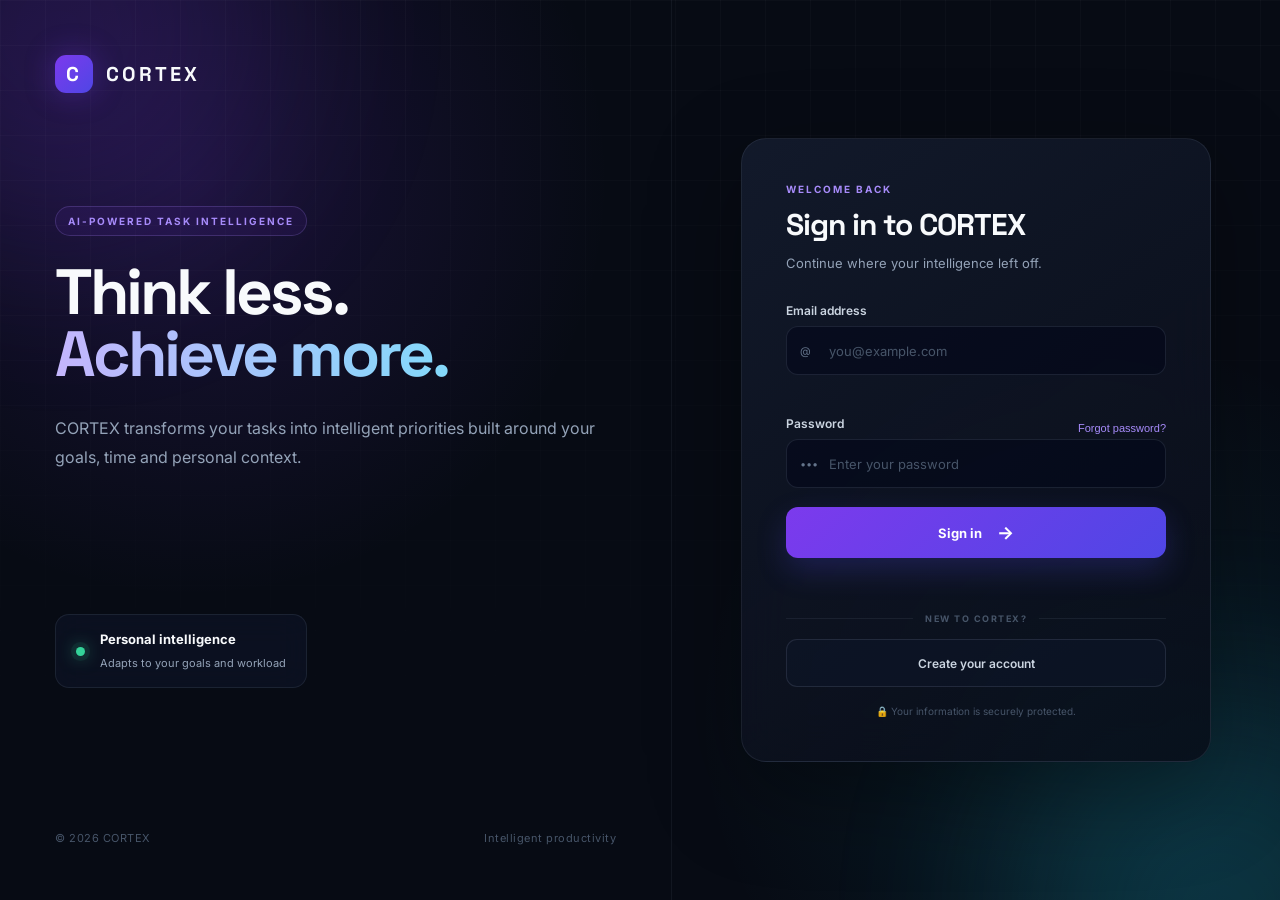
==== frontend/index.html @ b3b05463 "CORTEX initial version" ====
<!DOCTYPE html>
<html lang="en">
<head>
    <meta charset="UTF-8">

    <meta
        name="viewport"
        content="width=device-width, initial-scale=1.0"
    >

    <meta
        name="description"
        content="CORTEX — AI-powered personal task intelligence"
    >

    <title>CORTEX — Smart Task Intelligence</title>

    <link rel="preconnect" href="https://fonts.googleapis.com">
    <link rel="preconnect" href="https://fonts.gstatic.com" crossorigin>

    <link
        href="https://fonts.googleapis.com/css2?family=Inter:wght@400;500;600;700;800&family=Space+Grotesk:wght@500;600;700&display=swap"
        rel="stylesheet"
    >

    <link
        rel="stylesheet"
        href="style.css"
    >
</head>

<body>

    <!-- Background -->
    <div class="background-grid"></div>

    <div class="ambient ambient-one"></div>
    <div class="ambient ambient-two"></div>


    <main class="auth-layout">

        <!-- LEFT BRAND PANEL -->

        <section class="brand-panel">

            <div class="brand-logo">
                <div class="logo-mark">
                    C
                </div>

                <span>CORTEX</span>
            </div>


            <div class="brand-content">

                <span class="eyebrow">
                    AI-POWERED TASK INTELLIGENCE
                </span>

                <h1>
                    Think less.
                    <span>Achieve more.</span>
                </h1>

                <p>
                    CORTEX transforms your tasks into
                    intelligent priorities built around
                    your goals, time and personal context.
                </p>

            </div>


            <div class="intelligence-card">

                <div class="pulse-dot"></div>

                <div>
                    <strong>
                        Personal intelligence
                    </strong>

                    <span>
                        Adapts to your goals and workload
                    </span>
                </div>

            </div>


            <div class="brand-footer">

                <span>
                    © 2026 CORTEX
                </span>

                <span>
                    Intelligent productivity
                </span>

            </div>

        </section>


        <!-- RIGHT AUTH PANEL -->

        <section class="auth-panel">

            <!-- LOGIN -->

            <div
                id="login-section"
                class="auth-card"
            >

                <div class="mobile-brand">
                    <div class="logo-mark">
                        C
                    </div>

                    <span>CORTEX</span>
                </div>


                <div class="auth-heading">

                    <span class="small-label">
                        WELCOME BACK
                    </span>

                    <h2>
                        Sign in to CORTEX
                    </h2>

                    <p>
                        Continue where your intelligence left off.
                    </p>

                </div>


                <form id="login-form">

                    <div class="form-group">

                        <label for="login-email">
                            Email address
                        </label>

                        <div class="input-wrapper">

                            <span class="input-icon">
                                @
                            </span>

                            <input
                                type="email"
                                id="login-email"
                                placeholder="you@example.com"
                                autocomplete="email"
                                required
                            >

                        </div>

                        <small
                            id="login-email-error"
                            class="error-message"
                        ></small>

                    </div>


                    <div class="form-group">

                        <div class="label-row">

                            <label for="login-password">
                                Password
                            </label>

                            <button
                                type="button"
                                class="forgot-button"
                            >
                                Forgot password?
                            </button>

                        </div>

                        <div class="input-wrapper">

                            <span class="input-icon">
                                •••
                            </span>

                            <input
                                type="password"
                                id="login-password"
                                placeholder="Enter your password"
                                autocomplete="current-password"
                                required
                            >

                        </div>

                    </div>


                    <button
                        type="submit"
                        class="primary-button"
                    >

                        <span>
                            Sign in
                        </span>

                        <span class="button-arrow">
                            →
                        </span>

                    </button>


                    <p
                        id="login-message"
                        class="form-message"
                    ></p>

                </form>


                <div class="divider">
                    <span>NEW TO CORTEX?</span>
                </div>


                <button
                    type="button"
                    id="show-register"
                    class="secondary-button"
                >
                    Create your account
                </button>


                <p class="security-note">
                    🔒 Your information is securely protected.
                </p>

            </div>


            <!-- REGISTER -->

            <div
                id="register-section"
                class="auth-card hidden"
            >

                <div class="mobile-brand">

                    <div class="logo-mark">
                        C
                    </div>

                    <span>CORTEX</span>

                </div>


                <div class="auth-heading">

                    <span class="small-label">
                        GET STARTED
                    </span>

                    <h2>
                        Create your CORTEX
                    </h2>

                    <p>
                        Tell us a little about yourself so
                        CORTEX can work smarter for you.
                    </p>

                </div>


                <form id="register-form">

                    <div class="form-group">

                        <label for="register-name">
                            Full name
                        </label>

                        <div class="input-wrapper">

                            <span class="input-icon">
                                ◉
                            </span>

                            <input
                                type="text"
                                id="register-name"
                                placeholder="Your name"
                                autocomplete="name"
                                required
                            >

                        </div>

                    </div>


                    <div class="form-group">

                        <label for="register-email">
                            Email address
                        </label>

                        <div class="input-wrapper">

                            <span class="input-icon">
                                @
                            </span>

                            <input
                                type="email"
                                id="register-email"
                                placeholder="you@example.com"
                                autocomplete="email"
                                required
                            >

                        </div>

                        <small
                            id="register-email-error"
                            class="error-message"
                        ></small>

                    </div>


                    <div class="form-group">

                        <label for="register-password">
                            Password
                        </label>

                        <div class="input-wrapper">

                            <span class="input-icon">
                                •••
                            </span>

                            <input
                                type="password"
                                id="register-password"
                                placeholder="At least 8 characters"
                                autocomplete="new-password"
                                minlength="8"
                                required
                            >

                        </div>

                    </div>


                    <div class="two-column">

                        <div class="form-group">

                            <label for="register-age">
                                Age
                            </label>

                            <input
                                type="number"
                                id="register-age"
                                min="13"
                                max="120"
                                placeholder="21"
                                required
                            >

                        </div>


                        <div class="form-group">

                            <label for="register-hours">
                                Hours / day
                            </label>

                            <input
                                type="number"
                                id="register-hours"
                                min="0"
                                max="24"
                                step="0.5"
                                placeholder="4"
                            >

                        </div>

                    </div>


                    <div class="form-group">

                        <label for="register-goal">
                            Primary focus
                        </label>

                        <select id="register-goal">

                            <option value="">
                                Choose your focus
                            </option>

                            <option value="Studies">
                                Studies
                            </option>

                            <option value="Work">
                                Work
                            </option>

                            <option value="Career">
                                Career
                            </option>

                            <option value="Personal">
                                Personal growth
                            </option>

                            <option value="Other">
                                Other
                            </option>

                        </select>

                    </div>


                    <button
                        type="submit"
                        class="primary-button"
                    >

                        <span>
                            Create CORTEX account
                        </span>

                        <span class="button-arrow">
                            →
                        </span>

                    </button>


                    <p
                        id="register-message"
                        class="form-message"
                    ></p>

                </form>


                <div class="divider">
                    <span>ALREADY HAVE AN ACCOUNT?</span>
                </div>


                <button
                    type="button"
                    id="show-login"
                    class="secondary-button"
                >
                    Back to sign in
                </button>

            </div>

        </section>

    </main>


    <script src="app.js"></script>

</body>
</html>
---- frontend/style.css ----
:root {
    --bg: #070b14;
    --panel: rgba(13, 18, 31, 0.82);
    --panel-border: rgba(148, 163, 184, 0.13);

    --text: #f8fafc;
    --muted: #94a3b8;

    --accent: #7c3aed;
    --accent-light: #a78bfa;
    --cyan: #22d3ee;

    --danger: #fb7185;
    --success: #34d399;

    --input: rgba(15, 23, 42, 0.72);
}


* {
    box-sizing: border-box;
    margin: 0;
    padding: 0;
}


html {
    scroll-behavior: smooth;
}


body {
    min-height: 100vh;

    font-family:
        "Inter",
        sans-serif;

    color: var(--text);

    background:
        radial-gradient(
            circle at 15% 20%,
            rgba(124, 58, 237, 0.16),
            transparent 32%
        ),
        radial-gradient(
            circle at 85% 80%,
            rgba(34, 211, 238, 0.09),
            transparent 30%
        ),
        var(--bg);

    overflow-x: hidden;
}


/* =========================================================
   BACKGROUND
   ========================================================= */

.background-grid {

    position: fixed;

    inset: 0;

    background-image:
        linear-gradient(
            rgba(255,255,255,0.025) 1px,
            transparent 1px
        ),
        linear-gradient(
            90deg,
            rgba(255,255,255,0.025) 1px,
            transparent 1px
        );

    background-size: 45px 45px;

    mask-image:
        linear-gradient(
            to bottom,
            black,
            transparent 90%
        );

    pointer-events: none;
}


.ambient {

    position: fixed;

    width: 420px;
    height: 420px;

    border-radius: 50%;

    filter: blur(100px);

    opacity: 0.18;

    pointer-events: none;
}


.ambient-one {

    background: var(--accent);

    top: -180px;
    left: -150px;
}


.ambient-two {

    background: var(--cyan);

    bottom: -220px;
    right: -150px;
}


/* =========================================================
   MAIN LAYOUT
   ========================================================= */

.auth-layout {

    min-height: 100vh;

    width: 100%;

    display: grid;

    grid-template-columns:
        1.05fr
        0.95fr;
}


/* =========================================================
   BRAND PANEL
   ========================================================= */

.brand-panel {

    position: relative;

    min-height: 100vh;

    padding: 55px;

    display: flex;

    flex-direction: column;

    justify-content: space-between;

    border-right:
        1px solid
        rgba(148, 163, 184, 0.08);
}


.brand-logo {

    display: flex;

    align-items: center;

    gap: 13px;

    font-family:
        "Space Grotesk",
        sans-serif;

    font-size: 20px;

    font-weight: 700;

    letter-spacing: 3px;
}


.logo-mark {

    width: 38px;
    height: 38px;

    display: grid;

    place-items: center;

    border-radius: 11px;

    background:
        linear-gradient(
            135deg,
            var(--accent),
            #4f46e5
        );

    box-shadow:
        0 0 30px
        rgba(124, 58, 237, 0.35);

    font-family:
        "Space Grotesk",
        sans-serif;

    font-weight: 700;

    color: white;
}


.brand-content {

    max-width: 620px;

    margin-top: -30px;
}


.eyebrow {

    display: inline-flex;

    padding: 8px 12px;

    border:
        1px solid
        rgba(167, 139, 250, 0.22);

    border-radius: 999px;

    color: var(--accent-light);

    background:
        rgba(124, 58, 237, 0.08);

    font-size: 10px;

    font-weight: 700;

    letter-spacing: 2px;

    margin-bottom: 25px;
}


.brand-content h1 {

    font-family:
        "Space Grotesk",
        sans-serif;

    font-size:
        clamp(45px, 5vw, 78px);

    line-height: 0.98;

    letter-spacing: -3px;

    margin-bottom: 28px;
}


.brand-content h1 span {

    display: block;

    background:
        linear-gradient(
            90deg,
            #c4b5fd,
            #67e8f9
        );

    -webkit-background-clip: text;

    background-clip: text;

    color: transparent;
}


.brand-content p {

    max-width: 540px;

    color: var(--muted);

    font-size: 16px;

    line-height: 1.8;
}


/* =========================================================
   INTELLIGENCE CARD
   ========================================================= */

.intelligence-card {

    display: flex;

    align-items: center;

    gap: 15px;

    width: fit-content;

    padding: 16px 20px;

    border:
        1px solid
        rgba(148, 163, 184, 0.12);

    border-radius: 14px;

    background:
        rgba(15, 23, 42, 0.55);

    backdrop-filter: blur(15px);
}


.pulse-dot {

    width: 9px;
    height: 9px;

    border-radius: 50%;

    background: var(--success);

    box-shadow:
        0 0 0 5px
        rgba(52, 211, 153, 0.08),
        0 0 18px
        rgba(52, 211, 153, 0.8);

    animation: pulse 2s infinite;
}


@keyframes pulse {

    0%, 100% {
        opacity: 1;
    }

    50% {
        opacity: 0.45;
    }
}


.intelligence-card strong {

    display: block;

    font-size: 13px;

    margin-bottom: 4px;
}


.intelligence-card span {

    color: var(--muted);

    font-size: 11px;
}


/* =========================================================
   FOOTER
   ========================================================= */

.brand-footer {

    display: flex;

    justify-content: space-between;

    color: #475569;

    font-size: 11px;

    letter-spacing: 0.5px;
}


/* =========================================================
   AUTH PANEL
   ========================================================= */

.auth-panel {

    min-height: 100vh;

    display: flex;

    justify-content: center;

    align-items: center;

    padding: 45px;
}


.auth-card {

    width: 100%;

    max-width: 470px;

    padding: 44px;

    border:
        1px solid
        var(--panel-border);

    border-radius: 25px;

    background:
        linear-gradient(
            145deg,
            rgba(20, 27, 45, 0.9),
            rgba(8, 12, 23, 0.82)
        );

    backdrop-filter:
        blur(25px);

    box-shadow:
        0 30px 90px
        rgba(0, 0, 0, 0.35);

    animation:
        cardAppear 0.45s ease;
}


@keyframes cardAppear {

    from {
        opacity: 0;
        transform: translateY(12px);
    }

    to {
        opacity: 1;
        transform: translateY(0);
    }
}


.hidden {
    display: none;
}


/* =========================================================
   MOBILE BRAND
   ========================================================= */

.mobile-brand {

    display: none;

    align-items: center;

    gap: 10px;

    margin-bottom: 30px;

    font-family:
        "Space Grotesk",
        sans-serif;

    font-weight: 700;

    letter-spacing: 2px;
}


/* =========================================================
   HEADINGS
   ========================================================= */

.small-label {

    display: block;

    color: var(--accent-light);

    font-size: 10px;

    font-weight: 700;

    letter-spacing: 2px;

    margin-bottom: 10px;
}


.auth-heading {

    margin-bottom: 30px;
}


.auth-heading h2 {

    font-family:
        "Space Grotesk",
        sans-serif;

    font-size: 30px;

    letter-spacing: -1px;

    margin-bottom: 9px;
}


.auth-heading p {

    color: var(--muted);

    font-size: 13px;

    line-height: 1.6;
}


/* =========================================================
   FORMS
   ========================================================= */

.form-group {

    margin-bottom: 19px;
}


label {

    display: block;

    margin-bottom: 8px;

    color: #cbd5e1;

    font-size: 12px;

    font-weight: 600;
}


.label-row {

    display: flex;

    justify-content: space-between;

    align-items: center;
}


.forgot-button {

    border: none;

    background: none;

    color: var(--accent-light);

    cursor: pointer;

    font-size: 11px;
}


.input-wrapper {

    position: relative;
}


.input-icon {

    position: absolute;

    left: 14px;

    top: 50%;

    transform:
        translateY(-50%);

    color: #64748b;

    font-size: 11px;

    pointer-events: none;
}


input,
select {

    width: 100%;

    height: 49px;

    padding:
        0 14px 0 42px;

    border:
        1px solid
        rgba(148, 163, 184, 0.15);

    border-radius: 12px;

    outline: none;

    background:
        rgba(2, 6, 23, 0.48);

    color: var(--text);

    font-family: inherit;

    font-size: 13px;

    transition:
        border-color 0.2s,
        box-shadow 0.2s,
        background 0.2s;
}


select {

    padding-left: 14px;

    appearance: auto;
}


input::placeholder {

    color: #475569;
}


input:focus,
select:focus {

    border-color:
        rgba(167, 139, 250, 0.7);

    background:
        rgba(2, 6, 23, 0.7);

    box-shadow:
        0 0 0 4px
        rgba(124, 58, 237, 0.08);
}


.two-column {

    display: grid;

    grid-template-columns:
        1fr 1fr;

    gap: 14px;
}


/* =========================================================
   BUTTONS
   ========================================================= */

.primary-button {

    width: 100%;

    height: 51px;

    display: flex;

    justify-content: center;

    align-items: center;

    gap: 15px;

    margin-top: 8px;

    border: none;

    border-radius: 12px;

    background:
        linear-gradient(
            135deg,
            #7c3aed,
            #4f46e5
        );

    color: white;

    font-family: inherit;

    font-size: 13px;

    font-weight: 700;

    cursor: pointer;

    box-shadow:
        0 12px 30px
        rgba(79, 70, 229, 0.24);

    transition:
        transform 0.2s,
        box-shadow 0.2s;
}


.primary-button:hover {

    transform:
        translateY(-2px);

    box-shadow:
        0 18px 38px
        rgba(79, 70, 229, 0.35);
}


.button-arrow {

    font-size: 18px;

    transition:
        transform 0.2s;
}


.primary-button:hover
.button-arrow {

    transform:
        translateX(4px);
}


.secondary-button {

    width: 100%;

    height: 48px;

    border:
        1px solid
        rgba(148, 163, 184, 0.16);

    border-radius: 11px;

    background:
        rgba(15, 23, 42, 0.5);

    color: #cbd5e1;

    font-family: inherit;

    font-size: 12px;

    font-weight: 600;

    cursor: pointer;

    transition:
        background 0.2s,
        border-color 0.2s;
}


.secondary-button:hover {

    background:
        rgba(124, 58, 237, 0.08);

    border-color:
        rgba(167, 139, 250, 0.3);
}


/* =========================================================
   MESSAGES
   ========================================================= */

.error-message {

    display: block;

    min-height: 16px;

    margin-top: 6px;

    color: var(--danger);

    font-size: 11px;
}


.form-message {

    min-height: 18px;

    margin-top: 12px;

    text-align: center;

    font-size: 12px;
}


/* =========================================================
   DIVIDER
   ========================================================= */

.divider {

    display: flex;

    align-items: center;

    gap: 12px;

    margin: 25px 0 15px;

    color: #475569;

    font-size: 9px;

    font-weight: 700;

    letter-spacing: 1.5px;
}


.divider::before,
.divider::after {

    content: "";

    flex: 1;

    height: 1px;

    background:
        rgba(148, 163, 184, 0.1);
}


/* =========================================================
   SECURITY NOTE
   ========================================================= */

.security-note {

    margin-top: 18px;

    text-align: center;

    color: #475569;

    font-size: 10px;
}


/* =========================================================
   RESPONSIVE
   ========================================================= */

@media (max-width: 950px) {

    .auth-layout {

        grid-template-columns: 1fr;
    }

    .brand-panel {

        display: none;
    }

    .mobile-brand {

        display: flex;
    }

    .auth-panel {

        padding: 25px;

        background:
            radial-gradient(
                circle at top,
                rgba(124, 58, 237, 0.12),
                transparent 45%
            );
    }
}


@media (max-width: 520px) {

    .auth-panel {

        padding: 15px;
    }

    .auth-card {

        padding: 28px 22px;

        border-radius: 20px;
    }

    .auth-heading h2 {

        font-size: 26px;
    }

    .two-column {

        grid-template-columns: 1fr;
    }
}
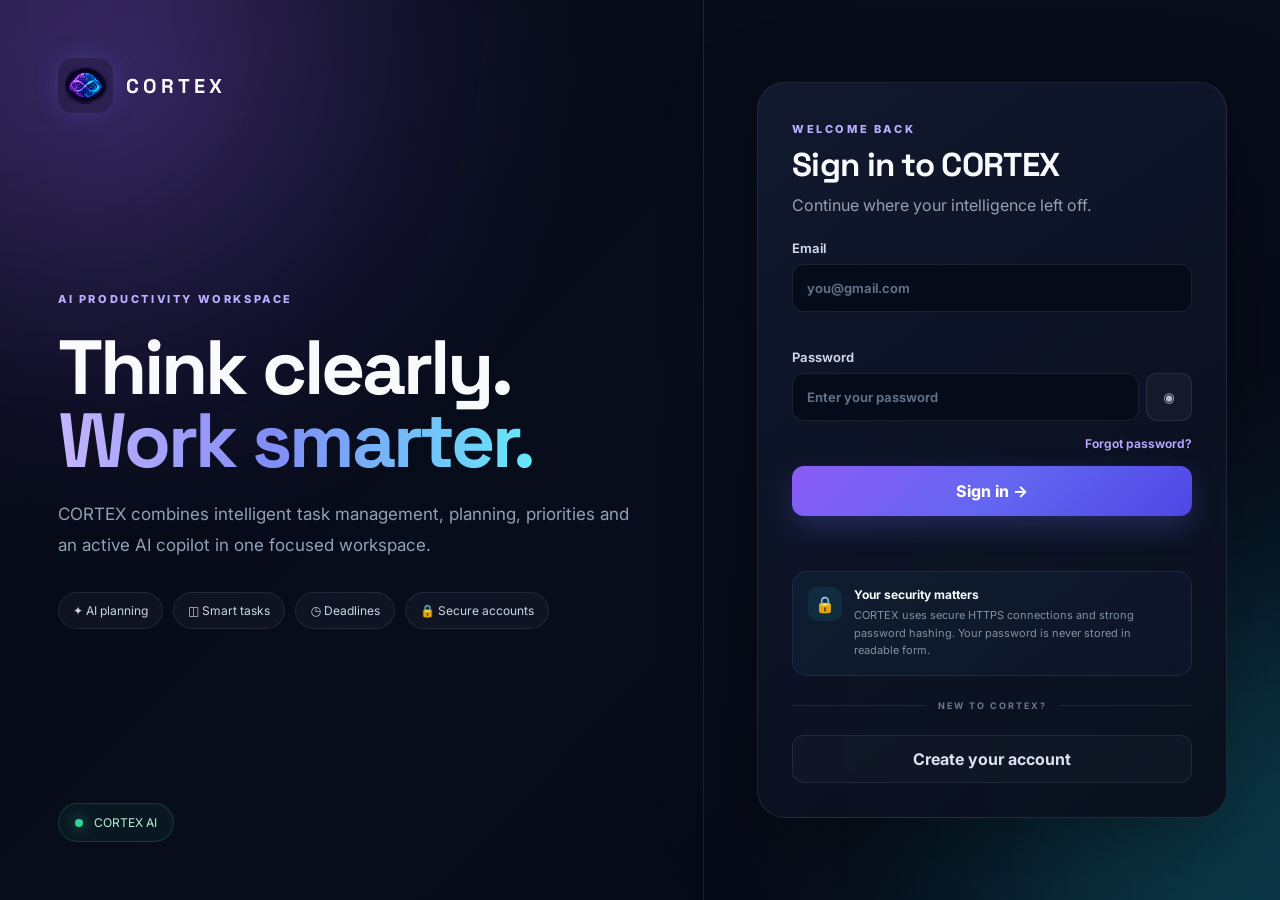
==== commit 800942b1: "Update CORTEX application" ====
--- a/frontend/index.html
+++ b/frontend/index.html
@@ -1,6 +1,8 @@
 <!DOCTYPE html>
 <html lang="en">
+
 <head>
+
     <meta charset="UTF-8">
 
     <meta
@@ -10,16 +12,21 @@
 
     <meta
         name="description"
-        content="CORTEX — AI-powered personal task intelligence"
+        content="CORTEX — AI-powered intelligent task management workspace."
     >
 
-    <title>CORTEX — Smart Task Intelligence</title>
+    <title>CORTEX — Intelligent Task Workspace</title>
 
     <link rel="preconnect" href="https://fonts.googleapis.com">
-    <link rel="preconnect" href="https://fonts.gstatic.com" crossorigin>
 
     <link
-        href="https://fonts.googleapis.com/css2?family=Inter:wght@400;500;600;700;800&family=Space+Grotesk:wght@500;600;700&display=swap"
+        rel="preconnect"
+        href="https://fonts.gstatic.com"
+        crossorigin
+    >
+
+    <link
+        href="https://fonts.googleapis.com/css2?family=Inter:wght@400;500;600;700&family=Space+Grotesk:wght@500;600;700&display=swap"
         rel="stylesheet"
     >
 
@@ -27,199 +34,336 @@
         rel="stylesheet"
         href="style.css"
     >
+
 </head>
 
+
 <body>
 
-    <!-- Background -->
-    <div class="background-grid"></div>
+
+    <!-- =====================================================
+         CORTEX AI SPLASH SCREEN
+    ====================================================== -->
+
+    <div
+        id="cortex-splash"
+        class="cortex-splash"
+    >
+
+        <div class="splash-glow"></div>
+
+        <div class="splash-content">
+
+
+            <!-- BRAIN + INFINITY LOGO -->
+
+            <div class="splash-logo">
+
+                <img
+                    src="assets/cortex-brain-infinity-logo.png"
+                    alt="CORTEX AI"
+                    class="cortex-logo-image"
+                >
+
+            </div>
+
+
+            <div class="splash-brand">
+                CORTEX
+            </div>
+
+
+            <div class="splash-tagline">
+                AI SMART TASK TRACKER
+            </div>
+
+
+            <!-- LOADING -->
+
+            <div class="splash-loader">
+
+                <div class="loader-track">
+
+                    <div
+                        class="loader-progress"
+                    ></div>
+
+                </div>
+
+                <div class="loader-info">
+
+                    <span>
+                        INITIALIZING INTELLIGENCE...
+                    </span>
+
+                    <span
+                        id="loading-percent"
+                    >
+                        0%
+                    </span>
+
+                </div>
+
+            </div>
+
+
+            <div class="splash-dots">
+
+                <span></span>
+                <span></span>
+                <span></span>
+                <span></span>
+                <span></span>
+
+            </div>
+
+        </div>
+
+    </div>
+
+
+    <!-- =====================================================
+         BACKGROUND
+    ====================================================== -->
 
     <div class="ambient ambient-one"></div>
+
     <div class="ambient ambient-two"></div>
 
 
-    <main class="auth-layout">
-
-        <!-- LEFT BRAND PANEL -->
-
-        <section class="brand-panel">
-
-            <div class="brand-logo">
-                <div class="logo-mark">
-                    C
-                </div>
-
-                <span>CORTEX</span>
-            </div>
-
-
-            <div class="brand-content">
+    <!-- =====================================================
+         MAIN APPLICATION
+    ====================================================== -->
+
+    <main class="auth-shell">
+
+
+        <!-- =================================================
+             LEFT BRAND PANEL
+        ================================================== -->
+
+        <section class="brand-pane">
+
+
+            <div class="brand">
+
+
+                <div class="brand-logo">
+
+                    <img
+                        src="assets/cortex-brain-infinity-logo.png"
+                        alt="CORTEX AI"
+                    >
+
+                </div>
+
+
+                <span>
+                    CORTEX
+                </span>
+
+
+            </div>
+
+
+            <div class="hero-copy">
+
 
                 <span class="eyebrow">
-                    AI-POWERED TASK INTELLIGENCE
+                    AI PRODUCTIVITY WORKSPACE
                 </span>
 
+
                 <h1>
-                    Think less.
-                    <span>Achieve more.</span>
+
+                    Think clearly.<br>
+
+                    <span>
+                        Work smarter.
+                    </span>
+
                 </h1>
 
+
                 <p>
-                    CORTEX transforms your tasks into
-                    intelligent priorities built around
-                    your goals, time and personal context.
+
+                    CORTEX combines intelligent
+                    task management, planning,
+                    priorities and an active AI
+                    copilot in one focused workspace.
+
                 </p>
 
-            </div>
-
-
-            <div class="intelligence-card">
-
-                <div class="pulse-dot"></div>
-
-                <div>
-                    <strong>
-                        Personal intelligence
-                    </strong>
-
-                    <span>
-                        Adapts to your goals and workload
-                    </span>
-                </div>
-
-            </div>
-
-
-            <div class="brand-footer">
-
-                <span>
-                    © 2026 CORTEX
+
+                <div class="feature-row">
+
+                    <span>
+                        ✦ AI planning
+                    </span>
+
+                    <span>
+                        ◫ Smart tasks
+                    </span>
+
+                    <span>
+                        ◷ Deadlines
+                    </span>
+
+                    <span>
+                        🔒 Secure accounts
+                    </span>
+
+                </div>
+
+
+            </div>
+
+
+            <!-- CORTEX AI STATUS -->
+
+            <div class="status-pill">
+
+                <span class="status-dot"></span>
+
+                CORTEX AI
+
+            </div>
+
+
+        </section>
+
+
+        <!-- =================================================
+             RIGHT AUTH PANEL
+        ================================================== -->
+
+        <section class="auth-pane">
+
+
+            <!-- =================================================
+                 LOGIN
+            ================================================== -->
+
+            <div
+                class="auth-card"
+                id="login-section"
+            >
+
+
+                <!-- MOBILE BRAND -->
+
+                <div class="mobile-brand">
+
+                    <div class="mobile-logo">
+
+                        <img
+                            src="assets/cortex-brain-infinity-logo.png"
+                            alt="CORTEX AI"
+                        >
+
+                    </div>
+
+                    <span>
+                        CORTEX
+                    </span>
+
+                </div>
+
+
+                <span class="small-label">
+                    WELCOME BACK
                 </span>
 
-                <span>
-                    Intelligent productivity
-                </span>
-
-            </div>
-
-        </section>
-
-
-        <!-- RIGHT AUTH PANEL -->
-
-        <section class="auth-panel">
-
-            <!-- LOGIN -->
-
-            <div
-                id="login-section"
-                class="auth-card"
-            >
-
-                <div class="mobile-brand">
-                    <div class="logo-mark">
-                        C
-                    </div>
-
-                    <span>CORTEX</span>
-                </div>
-
-
-                <div class="auth-heading">
-
-                    <span class="small-label">
-                        WELCOME BACK
-                    </span>
-
-                    <h2>
-                        Sign in to CORTEX
-                    </h2>
-
-                    <p>
-                        Continue where your intelligence left off.
-                    </p>
-
-                </div>
-
-
-                <form id="login-form">
-
-                    <div class="form-group">
-
-                        <label for="login-email">
-                            Email address
-                        </label>
-
-                        <div class="input-wrapper">
-
-                            <span class="input-icon">
-                                @
-                            </span>
+
+                <h2>
+                    Sign in to CORTEX
+                </h2>
+
+
+                <p class="muted">
+                    Continue where your intelligence left off.
+                </p>
+
+
+                <form
+                    id="login-form"
+                    autocomplete="on"
+                >
+
+
+                    <!-- EMAIL -->
+
+                    <label>
+
+                        Email
+
+                        <input
+                            id="login-email"
+                            type="email"
+                            autocomplete="email"
+                            placeholder="you@gmail.com"
+                            required
+                        >
+
+                    </label>
+
+
+                    <small
+                        id="login-email-error"
+                        class="field-error"
+                    ></small>
+
+
+                    <!-- PASSWORD -->
+
+                    <label>
+
+                        Password
+
+                        <div class="password-row">
 
                             <input
-                                type="email"
-                                id="login-email"
-                                placeholder="you@example.com"
-                                autocomplete="email"
+                                id="login-password"
+                                type="password"
+                                autocomplete="current-password"
+                                placeholder="Enter your password"
                                 required
                             >
 
-                        </div>
-
-                        <small
-                            id="login-email-error"
-                            class="error-message"
-                        ></small>
-
-                    </div>
-
-
-                    <div class="form-group">
-
-                        <div class="label-row">
-
-                            <label for="login-password">
-                                Password
-                            </label>
-
                             <button
                                 type="button"
-                                class="forgot-button"
+                                class="ghost-icon"
+                                data-toggle-password="login-password"
                             >
-                                Forgot password?
+                                ◉
                             </button>
 
                         </div>
 
-                        <div class="input-wrapper">
-
-                            <span class="input-icon">
-                                •••
-                            </span>
-
-                            <input
-                                type="password"
-                                id="login-password"
-                                placeholder="Enter your password"
-                                autocomplete="current-password"
-                                required
-                            >
-
-                        </div>
+                    </label>
+
+
+                    <div class="form-line">
+
+                        <button
+                            type="button"
+                            id="forgot-password-button"
+                            class="link-button"
+                        >
+                            Forgot password?
+                        </button>
 
                     </div>
 
 
                     <button
+                        class="primary-button"
                         type="submit"
-                        class="primary-button"
                     >
 
+                        Sign in
+
                         <span>
-                            Sign in
-                        </span>
-
-                        <span class="button-arrow">
                             →
                         </span>
 
@@ -231,16 +375,43 @@
                         class="form-message"
                     ></p>
 
+
                 </form>
 
 
+                <!-- SECURITY -->
+
+                <div class="security-assurance">
+
+                    <div class="security-icon">
+                        🔒
+                    </div>
+
+                    <div>
+
+                        <strong>
+                            Your security matters
+                        </strong>
+
+                        <p>
+                            CORTEX uses secure HTTPS
+                            connections and strong
+                            password hashing.
+                            Your password is never
+                            stored in readable form.
+                        </p>
+
+                    </div>
+
+                </div>
+
+
                 <div class="divider">
-                    <span>NEW TO CORTEX?</span>
+                    NEW TO CORTEX?
                 </div>
 
 
                 <button
-                    type="button"
                     id="show-register"
                     class="secondary-button"
                 >
@@ -248,182 +419,182 @@
                 </button>
 
 
-                <p class="security-note">
-                    🔒 Your information is securely protected.
+            </div>
+
+
+            <!-- =================================================
+                 REGISTER
+            ================================================== -->
+
+            <div
+                class="auth-card hidden"
+                id="register-section"
+            >
+
+
+                <span class="small-label">
+                    GET STARTED
+                </span>
+
+
+                <h2>
+                    Create your CORTEX
+                </h2>
+
+
+                <p class="muted">
+                    Build a personal workspace tuned to your goals.
                 </p>
 
-            </div>
-
-
-            <!-- REGISTER -->
-
-            <div
-                id="register-section"
-                class="auth-card hidden"
-            >
-
-                <div class="mobile-brand">
-
-                    <div class="logo-mark">
-                        C
-                    </div>
-
-                    <span>CORTEX</span>
-
-                </div>
-
-
-                <div class="auth-heading">
-
-                    <span class="small-label">
-                        GET STARTED
-                    </span>
-
-                    <h2>
-                        Create your CORTEX
-                    </h2>
-
-                    <p>
-                        Tell us a little about yourself so
-                        CORTEX can work smarter for you.
-                    </p>
-
-                </div>
-
 
                 <form id="register-form">
 
-                    <div class="form-group">
-
-                        <label for="register-name">
-                            Full name
-                        </label>
-
-                        <div class="input-wrapper">
-
-                            <span class="input-icon">
-                                ◉
-                            </span>
+
+                    <!-- NAME -->
+
+                    <label>
+
+                        Full name
+
+                        <input
+                            id="register-name"
+                            type="text"
+                            minlength="2"
+                            maxlength="100"
+                            placeholder="Your name"
+                            autocomplete="name"
+                            required
+                        >
+
+                    </label>
+
+
+                    <!-- EMAIL -->
+
+                    <label>
+
+                        Email
+
+                        <input
+                            id="register-email"
+                            type="email"
+                            autocomplete="email"
+                            placeholder="you@gmail.com"
+                            required
+                        >
+
+                    </label>
+
+
+                    <small
+                        id="register-email-error"
+                        class="field-error"
+                    ></small>
+
+
+                    <!-- PASSWORD -->
+
+                    <label>
+
+                        Password
+
+                        <div class="password-row">
 
                             <input
-                                type="text"
-                                id="register-name"
-                                placeholder="Your name"
-                                autocomplete="name"
+                                id="register-password"
+                                type="password"
+                                minlength="8"
+                                maxlength="128"
+                                placeholder="Create a strong password"
+                                autocomplete="new-password"
                                 required
                             >
 
+                            <button
+                                type="button"
+                                class="ghost-icon"
+                                data-toggle-password="register-password"
+                            >
+                                ◉
+                            </button>
+
                         </div>
 
+                    </label>
+
+
+                    <!-- PASSWORD STRENGTH -->
+
+                    <div class="password-strength">
+
+                        <div class="strength-track">
+
+                            <div
+                                id="password-strength-bar"
+                                class="strength-bar"
+                            ></div>
+
+                        </div>
+
+
+                        <div
+                            id="password-strength-text"
+                            class="strength-text"
+                        >
+                            Use 8+ characters with uppercase,
+                            lowercase, number and symbol.
+                        </div>
+
                     </div>
 
 
-                    <div class="form-group">
-
-                        <label for="register-email">
-                            Email address
-                        </label>
-
-                        <div class="input-wrapper">
-
-                            <span class="input-icon">
-                                @
-                            </span>
+                    <!-- AGE / HOURS -->
+
+                    <div class="grid2">
+
+                        <label>
+
+                            Age
 
                             <input
-                                type="email"
-                                id="register-email"
-                                placeholder="you@example.com"
-                                autocomplete="email"
+                                id="register-age"
+                                type="number"
+                                min="13"
+                                max="120"
                                 required
                             >
 
-                        </div>
-
-                        <small
-                            id="register-email-error"
-                            class="error-message"
-                        ></small>
-
-                    </div>
-
-
-                    <div class="form-group">
-
-                        <label for="register-password">
-                            Password
                         </label>
 
-                        <div class="input-wrapper">
-
-                            <span class="input-icon">
-                                •••
-                            </span>
+
+                        <label>
+
+                            Hours/day
 
                             <input
-                                type="password"
-                                id="register-password"
-                                placeholder="At least 8 characters"
-                                autocomplete="new-password"
-                                minlength="8"
-                                required
-                            >
-
-                        </div>
-
-                    </div>
-
-
-                    <div class="two-column">
-
-                        <div class="form-group">
-
-                            <label for="register-age">
-                                Age
-                            </label>
-
-                            <input
+                                id="register-hours"
                                 type="number"
-                                id="register-age"
-                                min="13"
-                                max="120"
-                                placeholder="21"
-                                required
-                            >
-
-                        </div>
-
-
-                        <div class="form-group">
-
-                            <label for="register-hours">
-                                Hours / day
-                            </label>
-
-                            <input
-                                type="number"
-                                id="register-hours"
                                 min="0"
                                 max="24"
                                 step="0.5"
-                                placeholder="4"
+                                placeholder="6"
                             >
 
-                        </div>
+                        </label>
 
                     </div>
 
 
-                    <div class="form-group">
-
-                        <label for="register-goal">
-                            Primary focus
-                        </label>
+                    <!-- GOAL -->
+
+                    <label>
+
+                        Primary focus
 
                         <select id="register-goal">
 
                             <option value="">
-                                Choose your focus
+                                Choose one
                             </option>
 
                             <option value="Studies">
@@ -434,12 +605,16 @@
                                 Work
                             </option>
 
-                            <option value="Career">
-                                Career
+                            <option value="Projects">
+                                Projects
                             </option>
 
+                            <option value="Fitness">
+                                Fitness
+                            </option>
+
                             <option value="Personal">
-                                Personal growth
+                                Personal
                             </option>
 
                             <option value="Other">
@@ -448,19 +623,19 @@
 
                         </select>
 
-                    </div>
-
+                    </label>
+
+
+                    <!-- CREATE -->
 
                     <button
+                        class="primary-button"
                         type="submit"
-                        class="primary-button"
                     >
 
+                        Create CORTEX
+
                         <span>
-                            Create CORTEX account
-                        </span>
-
-                        <span class="button-arrow">
                             →
                         </span>
 
@@ -472,23 +647,133 @@
                         class="form-message"
                     ></p>
 
+
                 </form>
 
 
+                <div class="privacy-note">
+
+                    <span>
+                        🔐
+                    </span>
+
+                    <p>
+                        Your credentials are protected
+                        using secure password hashing.
+                        CORTEX never stores your password
+                        in plain text.
+                    </p>
+
+                </div>
+
+
                 <div class="divider">
-                    <span>ALREADY HAVE AN ACCOUNT?</span>
+                    ALREADY HAVE AN ACCOUNT?
                 </div>
 
 
                 <button
-                    type="button"
                     id="show-login"
                     class="secondary-button"
                 >
                     Back to sign in
                 </button>
 
-            </div>
+
+            </div>
+
+
+            <!-- =================================================
+                 FORGOT PASSWORD
+            ================================================== -->
+
+            <div
+                class="auth-card hidden"
+                id="forgot-section"
+            >
+
+
+                <span class="small-label">
+                    ACCOUNT RECOVERY
+                </span>
+
+
+                <h2>
+                    Reset your password
+                </h2>
+
+
+                <p class="muted">
+                    Enter your account email.
+                    We'll send secure reset instructions.
+                </p>
+
+
+                <form id="forgot-form">
+
+
+                    <label>
+
+                        Email
+
+                        <input
+                            id="forgot-email"
+                            type="email"
+                            autocomplete="email"
+                            placeholder="you@gmail.com"
+                            required
+                        >
+
+                    </label>
+
+
+                    <button
+                        class="primary-button"
+                        type="submit"
+                    >
+
+                        Send reset link
+
+                        <span>
+                            →
+                        </span>
+
+                    </button>
+
+
+                    <p
+                        id="forgot-message"
+                        class="form-message"
+                    ></p>
+
+
+                </form>
+
+
+                <div class="privacy-note">
+
+                    <span>
+                        🛡️
+                    </span>
+
+                    <p>
+                        Reset links are temporary
+                        security tokens.
+                    </p>
+
+                </div>
+
+
+                <button
+                    id="back-login-from-forgot"
+                    class="secondary-button"
+                >
+                    Back to sign in
+                </button>
+
+
+            </div>
+
 
         </section>
 
@@ -498,4 +783,5 @@
     <script src="app.js"></script>
 
 </body>
+
 </html>
--- a/frontend/style.css
+++ b/frontend/style.css
@@ -1,953 +1,1843 @@
 :root {
-    --bg: #070b14;
-    --panel: rgba(13, 18, 31, 0.82);
-    --panel-border: rgba(148, 163, 184, 0.13);
-
-    --text: #f8fafc;
-    --muted: #94a3b8;
-
-    --accent: #7c3aed;
-    --accent-light: #a78bfa;
-    --cyan: #22d3ee;
-
-    --danger: #fb7185;
-    --success: #34d399;
-
-    --input: rgba(15, 23, 42, 0.72);
-}
-
+
+--bg: #050711;
+
+--panel: rgba(12, 18, 34, 0.94);
+
+--border:
+rgba(148, 163, 184, 0.14);
+
+--border-light:
+rgba(148, 163, 184, 0.28);
+
+--text: #f8fafc;
+
+--muted: #91a0b7;
+
+--purple: #8b5cf6;
+
+--indigo: #6366f1;
+
+--cyan: #22d3ee;
+
+--green: #34d399;
+
+--danger: #fb7185;
+
+}
+
+
+/* ============================================================
+RESET
+============================================================ */
 
 * {
-    box-sizing: border-box;
-    margin: 0;
-    padding: 0;
+box-sizing: border-box;
 }
 
 
 html {
-    scroll-behavior: smooth;
+scroll-behavior: smooth;
 }
 
 
 body {
-    min-height: 100vh;
-
-    font-family:
-        "Inter",
-        sans-serif;
-
-    color: var(--text);
-
-    background:
-        radial-gradient(
-            circle at 15% 20%,
-            rgba(124, 58, 237, 0.16),
-            transparent 32%
-        ),
-        radial-gradient(
-            circle at 85% 80%,
-            rgba(34, 211, 238, 0.09),
-            transparent 30%
-        ),
-        var(--bg);
-
-    overflow-x: hidden;
-}
-
-
-/* =========================================================
-   BACKGROUND
-   ========================================================= */
-
-.background-grid {
-
-    position: fixed;
-
-    inset: 0;
-
-    background-image:
-        linear-gradient(
-            rgba(255,255,255,0.025) 1px,
-            transparent 1px
-        ),
-        linear-gradient(
-            90deg,
-            rgba(255,255,255,0.025) 1px,
-            transparent 1px
-        );
-
-    background-size: 45px 45px;
-
-    mask-image:
-        linear-gradient(
-            to bottom,
-            black,
-            transparent 90%
-        );
-
-    pointer-events: none;
-}
-
-
-.ambient {
-
-    position: fixed;
-
-    width: 420px;
-    height: 420px;
-
-    border-radius: 50%;
-
-    filter: blur(100px);
-
-    opacity: 0.18;
-
-    pointer-events: none;
-}
-
-
-.ambient-one {
-
-    background: var(--accent);
-
-    top: -180px;
-    left: -150px;
-}
-
-
-.ambient-two {
-
-    background: var(--cyan);
-
-    bottom: -220px;
-    right: -150px;
-}
-
-
-/* =========================================================
-   MAIN LAYOUT
-   ========================================================= */
-
-.auth-layout {
-
-    min-height: 100vh;
-
-    width: 100%;
-
-    display: grid;
-
-    grid-template-columns:
-        1.05fr
-        0.95fr;
-}
-
-
-/* =========================================================
-   BRAND PANEL
-   ========================================================= */
-
-.brand-panel {
-
-    position: relative;
-
-    min-height: 100vh;
-
-    padding: 55px;
-
-    display: flex;
-
-    flex-direction: column;
-
-    justify-content: space-between;
-
-    border-right:
-        1px solid
-        rgba(148, 163, 184, 0.08);
-}
-
-
-.brand-logo {
-
-    display: flex;
-
-    align-items: center;
-
-    gap: 13px;
-
-    font-family:
-        "Space Grotesk",
-        sans-serif;
-
-    font-size: 20px;
-
-    font-weight: 700;
-
-    letter-spacing: 3px;
-}
-
-
-.logo-mark {
-
-    width: 38px;
-    height: 38px;
-
-    display: grid;
-
-    place-items: center;
-
-    border-radius: 11px;
-
-    background:
-        linear-gradient(
-            135deg,
-            var(--accent),
-            #4f46e5
-        );
-
-    box-shadow:
-        0 0 30px
-        rgba(124, 58, 237, 0.35);
-
-    font-family:
-        "Space Grotesk",
-        sans-serif;
-
-    font-weight: 700;
-
-    color: white;
-}
-
-
-.brand-content {
-
-    max-width: 620px;
-
-    margin-top: -30px;
-}
-
-
-.eyebrow {
-
-    display: inline-flex;
-
-    padding: 8px 12px;
-
-    border:
-        1px solid
-        rgba(167, 139, 250, 0.22);
-
-    border-radius: 999px;
-
-    color: var(--accent-light);
-
-    background:
-        rgba(124, 58, 237, 0.08);
-
-    font-size: 10px;
-
-    font-weight: 700;
-
-    letter-spacing: 2px;
-
-    margin-bottom: 25px;
-}
-
-
-.brand-content h1 {
-
-    font-family:
-        "Space Grotesk",
-        sans-serif;
-
-    font-size:
-        clamp(45px, 5vw, 78px);
-
-    line-height: 0.98;
-
-    letter-spacing: -3px;
-
-    margin-bottom: 28px;
-}
-
-
-.brand-content h1 span {
-
-    display: block;
-
-    background:
-        linear-gradient(
-            90deg,
-            #c4b5fd,
-            #67e8f9
-        );
-
-    -webkit-background-clip: text;
-
-    background-clip: text;
-
-    color: transparent;
-}
-
-
-.brand-content p {
-
-    max-width: 540px;
-
-    color: var(--muted);
-
-    font-size: 16px;
-
-    line-height: 1.8;
-}
-
-
-/* =========================================================
-   INTELLIGENCE CARD
-   ========================================================= */
-
-.intelligence-card {
-
-    display: flex;
-
-    align-items: center;
-
-    gap: 15px;
-
-    width: fit-content;
-
-    padding: 16px 20px;
-
-    border:
-        1px solid
-        rgba(148, 163, 184, 0.12);
-
-    border-radius: 14px;
-
-    background:
-        rgba(15, 23, 42, 0.55);
-
-    backdrop-filter: blur(15px);
-}
-
-
-.pulse-dot {
-
-    width: 9px;
-    height: 9px;
-
-    border-radius: 50%;
-
-    background: var(--success);
-
-    box-shadow:
-        0 0 0 5px
-        rgba(52, 211, 153, 0.08),
-        0 0 18px
-        rgba(52, 211, 153, 0.8);
-
-    animation: pulse 2s infinite;
-}
-
-
-@keyframes pulse {
-
-    0%, 100% {
-        opacity: 1;
-    }
-
-    50% {
-        opacity: 0.45;
-    }
-}
-
-
-.intelligence-card strong {
-
-    display: block;
-
-    font-size: 13px;
-
-    margin-bottom: 4px;
-}
-
-
-.intelligence-card span {
-
-    color: var(--muted);
-
-    font-size: 11px;
-}
-
-
-/* =========================================================
-   FOOTER
-   ========================================================= */
-
-.brand-footer {
-
-    display: flex;
-
-    justify-content: space-between;
-
-    color: #475569;
-
-    font-size: 11px;
-
-    letter-spacing: 0.5px;
-}
-
-
-/* =========================================================
-   AUTH PANEL
-   ========================================================= */
-
-.auth-panel {
-
-    min-height: 100vh;
-
-    display: flex;
-
-    justify-content: center;
-
-    align-items: center;
-
-    padding: 45px;
-}
-
-
-.auth-card {
-
-    width: 100%;
-
-    max-width: 470px;
-
-    padding: 44px;
-
-    border:
-        1px solid
-        var(--panel-border);
-
-    border-radius: 25px;
-
-    background:
-        linear-gradient(
-            145deg,
-            rgba(20, 27, 45, 0.9),
-            rgba(8, 12, 23, 0.82)
-        );
-
-    backdrop-filter:
-        blur(25px);
-
-    box-shadow:
-        0 30px 90px
-        rgba(0, 0, 0, 0.35);
-
-    animation:
-        cardAppear 0.45s ease;
-}
-
-
-@keyframes cardAppear {
-
-    from {
-        opacity: 0;
-        transform: translateY(12px);
-    }
-
-    to {
-        opacity: 1;
-        transform: translateY(0);
-    }
-}
-
-
-.hidden {
-    display: none;
-}
-
-
-/* =========================================================
-   MOBILE BRAND
-   ========================================================= */
-
-.mobile-brand {
-
-    display: none;
-
-    align-items: center;
-
-    gap: 10px;
-
-    margin-bottom: 30px;
-
-    font-family:
-        "Space Grotesk",
-        sans-serif;
-
-    font-weight: 700;
-
-    letter-spacing: 2px;
-}
-
-
-/* =========================================================
-   HEADINGS
-   ========================================================= */
-
-.small-label {
-
-    display: block;
-
-    color: var(--accent-light);
-
-    font-size: 10px;
-
-    font-weight: 700;
-
-    letter-spacing: 2px;
-
-    margin-bottom: 10px;
-}
-
-
-.auth-heading {
-
-    margin-bottom: 30px;
-}
-
-
-.auth-heading h2 {
-
-    font-family:
-        "Space Grotesk",
-        sans-serif;
-
-    font-size: 30px;
-
-    letter-spacing: -1px;
-
-    margin-bottom: 9px;
-}
-
-
-.auth-heading p {
-
-    color: var(--muted);
-
-    font-size: 13px;
-
-    line-height: 1.6;
-}
-
-
-/* =========================================================
-   FORMS
-   ========================================================= */
-
-.form-group {
-
-    margin-bottom: 19px;
-}
-
-
-label {
-
-    display: block;
-
-    margin-bottom: 8px;
-
-    color: #cbd5e1;
-
-    font-size: 12px;
-
-    font-weight: 600;
-}
-
-
-.label-row {
-
-    display: flex;
-
-    justify-content: space-between;
-
-    align-items: center;
-}
-
-
-.forgot-button {
-
-    border: none;
-
-    background: none;
-
-    color: var(--accent-light);
-
-    cursor: pointer;
-
-    font-size: 11px;
-}
-
-
-.input-wrapper {
-
-    position: relative;
-}
-
-
-.input-icon {
-
-    position: absolute;
-
-    left: 14px;
-
-    top: 50%;
-
-    transform:
-        translateY(-50%);
-
-    color: #64748b;
-
-    font-size: 11px;
-
-    pointer-events: none;
-}
-
-
+
+margin: 0;
+
+min-height: 100vh;
+
+color: var(--text);
+
+font-family:
+Inter,
+system-ui,
+-apple-system,
+BlinkMacSystemFont,
+"Segoe UI",
+sans-serif;
+
+background:
+
+radial-gradient(
+circle at 10% 10%,
+rgba(139, 92, 246, 0.22),
+transparent 32%
+),
+
+radial-gradient(
+circle at 90% 85%,
+rgba(34, 211, 238, 0.13),
+transparent 30%
+),
+
+linear-gradient(
+135deg,
+#050711,
+#080d1c 48%,
+#060914
+);
+
+overflow-x: hidden;
+}
+
+
+button,
 input,
 select {
-
-    width: 100%;
-
-    height: 49px;
-
-    padding:
-        0 14px 0 42px;
-
-    border:
-        1px solid
-        rgba(148, 163, 184, 0.15);
-
-    border-radius: 12px;
-
-    outline: none;
-
-    background:
-        rgba(2, 6, 23, 0.48);
-
-    color: var(--text);
-
-    font-family: inherit;
-
-    font-size: 13px;
-
-    transition:
-        border-color 0.2s,
-        box-shadow 0.2s,
-        background 0.2s;
-}
-
-
-select {
-
-    padding-left: 14px;
-
-    appearance: auto;
-}
-
-
-input::placeholder {
-
-    color: #475569;
-}
-
-
-input:focus,
-select:focus {
-
-    border-color:
-        rgba(167, 139, 250, 0.7);
-
-    background:
-        rgba(2, 6, 23, 0.7);
-
-    box-shadow:
-        0 0 0 4px
-        rgba(124, 58, 237, 0.08);
-}
-
-
-.two-column {
-
-    display: grid;
-
-    grid-template-columns:
-        1fr 1fr;
-
-    gap: 14px;
-}
-
-
-/* =========================================================
-   BUTTONS
-   ========================================================= */
+font: inherit;
+}
+
+
+/* ============================================================
+CORTEX SPLASH
+============================================================ */
+
+.cortex-splash {
+
+position: fixed;
+
+inset: 0;
+
+z-index: 99999;
+
+display: grid;
+
+place-items: center;
+
+overflow: hidden;
+
+background:
+
+radial-gradient(
+circle at center,
+rgba(99, 102, 241, 0.20),
+transparent 35%
+),
+
+linear-gradient(
+135deg,
+#02030a,
+#050816 50%,
+#02030a
+);
+
+opacity: 1;
+
+visibility: visible;
+
+transition:
+opacity 0.8s ease,
+visibility 0.8s ease;
+}
+
+
+.cortex-splash.splash-hidden {
+
+opacity: 0;
+
+visibility: hidden;
+
+pointer-events: none;
+}
+
+
+/* ============================================================
+SPLASH GLOW
+============================================================ */
+
+.splash-glow {
+
+position: absolute;
+
+width: 430px;
+
+height: 430px;
+
+border-radius: 50%;
+
+background:
+linear-gradient(
+135deg,
+#8b5cf6,
+#6366f1,
+#22d3ee
+);
+
+filter: blur(140px);
+
+opacity: 0.22;
+
+animation:
+splashGlow 2.5s
+ease-in-out
+infinite;
+}
+
+
+@keyframes splashGlow {
+
+0%,
+100% {
+
+transform:
+scale(0.85);
+
+opacity: 0.15;
+}
+
+50% {
+
+transform:
+scale(1.15);
+
+opacity: 0.30;
+}
+
+}
+
+
+/* ============================================================
+SPLASH CONTENT
+============================================================ */
+
+.splash-content {
+
+position: relative;
+
+z-index: 2;
+
+width: min(
+520px,
+90vw
+);
+
+display: flex;
+
+flex-direction: column;
+
+align-items: center;
+
+text-align: center;
+
+animation:
+splashEnter 0.9s
+ease;
+}
+
+
+@keyframes splashEnter {
+
+from {
+
+opacity: 0;
+
+transform:
+translateY(20px)
+scale(0.92);
+
+}
+
+to {
+
+opacity: 1;
+
+transform:
+translateY(0)
+scale(1);
+
+}
+
+}
+
+
+/* ============================================================
+BRAIN + INFINITY LOGO
+============================================================ */
+
+.splash-logo {
+
+width: 245px;
+
+height: 190px;
+
+display: grid;
+
+place-items: center;
+
+background: transparent;
+
+animation:
+cortexLogoPulse 2s
+ease-in-out
+infinite;
+}
+
+
+.splash-logo img {
+
+width: 100%;
+
+height: 100%;
+
+object-fit: contain;
+
+display: block;
+
+filter:
+
+drop-shadow(
+0 0 12px
+rgba(139, 92, 246, 0.75)
+)
+
+drop-shadow(
+0 0 28px
+rgba(34, 211, 238, 0.48)
+)
+
+drop-shadow(
+0 0 50px
+rgba(99, 102, 241, 0.28)
+);
+}
+
+
+@keyframes cortexLogoPulse {
+
+0%,
+100% {
+
+transform:
+scale(0.96);
+
+}
+
+50% {
+
+transform:
+scale(1.045);
+
+}
+
+}
+
+
+/* ============================================================
+SPLASH BRAND
+============================================================ */
+
+.splash-brand {
+
+margin-top: 4px;
+
+font-family:
+"Space Grotesk",
+sans-serif;
+
+font-size: 38px;
+
+font-weight: 700;
+
+letter-spacing: 9px;
+
+background:
+
+linear-gradient(
+90deg,
+#ffffff,
+#c4b5fd,
+#67e8f9
+);
+
+-webkit-background-clip: text;
+
+background-clip: text;
+
+color: transparent;
+
+}
+
+
+.splash-tagline {
+
+margin-top: 8px;
+
+color: #c4b5fd;
+
+font-size: 10px;
+
+font-weight: 800;
+
+letter-spacing: 4px;
+}
+
+
+/* ============================================================
+LOADING BAR
+============================================================ */
+
+.splash-loader {
+
+width: min(
+410px,
+78vw
+);
+
+margin-top: 30px;
+}
+
+
+.loader-track {
+
+position: relative;
+
+width: 100%;
+
+height: 9px;
+
+overflow: hidden;
+
+border:
+1px solid
+rgba(34, 211, 238, 0.45);
+
+border-radius: 999px;
+
+background:
+rgba(255, 255, 255, 0.035);
+
+box-shadow:
+
+0 0 12px
+rgba(139, 92, 246, 0.22),
+
+inset 0 0 15px
+rgba(0, 0, 0, 0.5);
+}
+
+
+.loader-progress {
+
+width: 0%;
+
+height: 100%;
+
+border-radius: inherit;
+
+background:
+
+linear-gradient(
+90deg,
+#8b5cf6,
+#d946ef,
+#22d3ee
+);
+
+box-shadow:
+
+0 0 18px
+rgba(34, 211, 238, 0.75);
+
+animation:
+loadingProgress 1.65s
+cubic-bezier(
+0.4,
+0,
+0.2,
+1
+)
+forwards;
+}
+
+
+@keyframes loadingProgress {
+
+0% {
+width: 0%;
+}
+
+25% {
+width: 22%;
+}
+
+55% {
+width: 58%;
+}
+
+80% {
+width: 82%;
+}
+
+100% {
+width: 100%;
+}
+
+}
+
+
+.loader-info {
+
+display: flex;
+
+justify-content: space-between;
+
+margin-top: 9px;
+
+color: #a5b4fc;
+
+font-size: 9px;
+
+font-weight: 700;
+
+letter-spacing: 3px;
+}
+
+
+#loading-percent {
+
+color: #67e8f9;
+
+letter-spacing: 1px;
+}
+
+
+/* ============================================================
+SPLASH DOTS
+============================================================ */
+
+.splash-dots {
+
+display: flex;
+
+gap: 10px;
+
+margin-top: 22px;
+}
+
+
+.splash-dots span {
+
+width: 8px;
+
+height: 8px;
+
+border-radius: 50%;
+
+background:
+#6366f1;
+
+box-shadow:
+0 0 13px
+rgba(99, 102, 241, 0.75);
+
+animation:
+splashDot 1.2s
+ease-in-out
+infinite;
+}
+
+
+.splash-dots span:nth-child(2) {
+animation-delay: 0.12s;
+}
+
+.splash-dots span:nth-child(3) {
+animation-delay: 0.24s;
+
+background: #22d3ee;
+}
+
+.splash-dots span:nth-child(4) {
+animation-delay: 0.36s;
+}
+
+.splash-dots span:nth-child(5) {
+animation-delay: 0.48s;
+}
+
+
+@keyframes splashDot {
+
+0%,
+100% {
+
+transform:
+translateY(0)
+scale(0.7);
+
+opacity: 0.35;
+
+}
+
+50% {
+
+transform:
+translateY(-5px)
+scale(1);
+
+opacity: 1;
+
+}
+
+}
+
+
+/* ============================================================
+AMBIENT BACKGROUND
+============================================================ */
+
+.ambient {
+
+position: fixed;
+
+width: 460px;
+
+height: 460px;
+
+border-radius: 50%;
+
+filter: blur(120px);
+
+opacity: 0.18;
+
+pointer-events: none;
+
+z-index: 0;
+}
+
+
+.ambient-one {
+
+top: -220px;
+
+left: -180px;
+
+background:
+var(--purple);
+}
+
+
+.ambient-two {
+
+right: -220px;
+
+bottom: -220px;
+
+background:
+var(--cyan);
+}
+
+
+/* ============================================================
+MAIN AUTH LAYOUT
+============================================================ */
+
+.auth-shell {
+
+position: relative;
+
+z-index: 1;
+
+min-height: 100vh;
+
+display: grid;
+
+grid-template-columns:
+minmax(0, 1.1fr)
+minmax(440px, 0.9fr);
+}
+
+
+/* ============================================================
+BRAND PANEL
+============================================================ */
+
+.brand-pane {
+
+min-height: 100vh;
+
+padding: 58px;
+
+display: flex;
+
+flex-direction: column;
+
+justify-content: space-between;
+
+border-right:
+1px solid
+var(--border);
+
+background:
+linear-gradient(
+145deg,
+rgba(255,255,255,0.025),
+transparent 50%
+);
+}
+
+
+.brand {
+
+display: flex;
+
+align-items: center;
+
+gap: 13px;
+
+font-family:
+"Space Grotesk",
+sans-serif;
+
+font-size: 20px;
+
+font-weight: 700;
+
+letter-spacing: 4px;
+}
+
+
+.brand-logo {
+
+width: 55px;
+
+height: 55px;
+
+display: grid;
+
+place-items: center;
+
+flex-shrink: 0;
+
+overflow: hidden;
+
+border-radius: 15px;
+
+background:
+rgba(0,0,0,0.12);
+
+box-shadow:
+0 0 25px
+rgba(99, 102, 241, 0.28);
+}
+
+
+.brand-logo img {
+
+width: 100%;
+
+height: 100%;
+
+object-fit: contain;
+}
+
+
+.hero-copy {
+
+max-width: 700px;
+}
+
+
+.eyebrow,
+.small-label {
+
+display: inline-block;
+
+color: #bcaeff;
+
+font-size: 11px;
+
+font-weight: 800;
+
+letter-spacing: 2.6px;
+
+text-transform: uppercase;
+}
+
+
+.hero-copy h1 {
+
+margin: 24px 0 22px;
+
+font-family:
+"Space Grotesk",
+sans-serif;
+
+font-size:
+clamp(
+46px,
+6vw,
+86px
+);
+
+line-height: 0.95;
+
+letter-spacing: -3px;
+}
+
+
+.hero-copy h1 span {
+
+background:
+
+linear-gradient(
+90deg,
+#c4b5fd,
+#818cf8 45%,
+#67e8f9
+);
+
+-webkit-background-clip: text;
+
+background-clip: text;
+
+color: transparent;
+}
+
+
+.hero-copy p {
+
+max-width: 620px;
+
+margin: 0;
+
+color: var(--muted);
+
+font-size: 17px;
+
+line-height: 1.85;
+}
+
+
+.feature-row {
+
+display: flex;
+
+flex-wrap: wrap;
+
+gap: 10px;
+
+margin-top: 30px;
+}
+
+
+.feature-row span {
+
+padding: 10px 14px;
+
+border:
+1px solid
+var(--border);
+
+border-radius: 999px;
+
+background:
+rgba(255,255,255,0.035);
+
+color: #cad6e6;
+
+font-size: 12px;
+
+backdrop-filter: blur(12px);
+}
+
+
+/* ============================================================
+STATUS
+============================================================ */
+
+.status-pill {
+
+width: fit-content;
+
+padding: 11px 16px;
+
+border:
+1px solid
+rgba(52, 211, 153, 0.20);
+
+border-radius: 999px;
+
+background:
+rgba(52, 211, 153, 0.055);
+
+color: #bdeed9;
+
+font-size: 12px;
+}
+
+
+.status-dot {
+
+display: inline-block;
+
+width: 8px;
+
+height: 8px;
+
+margin-right: 8px;
+
+border-radius: 50%;
+
+background:
+var(--green);
+
+box-shadow:
+0 0 15px
+rgba(52,211,153,0.8);
+
+animation:
+statusPulse 1.5s
+infinite;
+}
+
+
+@keyframes statusPulse {
+
+50% {
+opacity: 0.45;
+}
+
+}
+
+
+/* ============================================================
+AUTH PANEL
+============================================================ */
+
+.auth-pane {
+
+min-height: 100vh;
+
+display: grid;
+
+place-items: center;
+
+padding: 38px;
+}
+
+
+.auth-card {
+
+width:
+min(
+470px,
+100%
+);
+
+padding: 34px;
+
+border:
+1px solid
+var(--border);
+
+border-radius: 28px;
+
+background:
+linear-gradient(
+145deg,
+rgba(18,26,48,0.95),
+rgba(9,14,27,0.94)
+);
+
+box-shadow:
+0 30px 90px
+rgba(0,0,0,0.42);
+
+backdrop-filter:
+blur(24px);
+
+animation:
+cardEnter 0.45s ease;
+}
+
+
+@keyframes cardEnter {
+
+from {
+
+opacity: 0;
+
+transform:
+translateY(12px)
+scale(0.985);
+
+}
+
+to {
+
+opacity: 1;
+
+transform:
+translateY(0)
+scale(1);
+
+}
+
+}
+
+
+.auth-card h2 {
+
+margin:
+10px 0 8px;
+
+font-family:
+"Space Grotesk",
+sans-serif;
+
+font-size: 33px;
+
+line-height: 1.1;
+
+letter-spacing: -0.7px;
+}
+
+
+.muted {
+
+margin: 0;
+
+color: var(--muted);
+
+line-height: 1.65;
+}
+
+
+/* ============================================================
+FORMS
+============================================================ */
+
+.auth-card form {
+
+display: grid;
+
+gap: 15px;
+
+margin-top: 22px;
+}
+
+
+.auth-card label {
+
+display: grid;
+
+gap: 8px;
+
+color: #ced8e6;
+
+font-size: 13px;
+
+font-weight: 650;
+}
+
+
+.auth-card input,
+.auth-card select {
+
+width: 100%;
+
+min-height: 48px;
+
+padding:
+13px 14px;
+
+color: var(--text);
+
+background:
+rgba(4,9,20,0.72);
+
+border:
+1px solid
+var(--border);
+
+border-radius: 12px;
+
+outline: none;
+
+transition:
+border-color .2s ease,
+box-shadow .2s ease;
+}
+
+
+.auth-card input::placeholder {
+
+color: #62728a;
+}
+
+
+.auth-card input:focus,
+.auth-card select:focus {
+
+border-color:
+rgba(139,92,246,0.68);
+
+box-shadow:
+0 0 0 4px
+rgba(139,92,246,0.10);
+}
+
+
+/* ============================================================
+PASSWORD
+============================================================ */
+
+.password-row {
+
+display: grid;
+
+grid-template-columns:
+minmax(0,1fr)
+46px;
+
+gap: 7px;
+}
+
+
+.ghost-icon {
+
+border:
+1px solid
+var(--border);
+
+border-radius: 11px;
+
+background:
+rgba(255,255,255,0.035);
+
+color:
+#aebbd0;
+
+cursor: pointer;
+}
+
+
+/* ============================================================
+GRID
+============================================================ */
+
+.grid2 {
+
+display: grid;
+
+grid-template-columns:
+repeat(2,minmax(0,1fr));
+
+gap: 12px;
+}
+
+
+/* ============================================================
+BUTTONS
+============================================================ */
 
 .primary-button {
 
-    width: 100%;
-
-    height: 51px;
-
-    display: flex;
-
-    justify-content: center;
-
-    align-items: center;
-
-    gap: 15px;
-
-    margin-top: 8px;
-
-    border: none;
-
-    border-radius: 12px;
-
-    background:
-        linear-gradient(
-            135deg,
-            #7c3aed,
-            #4f46e5
-        );
-
-    color: white;
-
-    font-family: inherit;
-
-    font-size: 13px;
-
-    font-weight: 700;
-
-    cursor: pointer;
-
-    box-shadow:
-        0 12px 30px
-        rgba(79, 70, 229, 0.24);
-
-    transition:
-        transform 0.2s,
-        box-shadow 0.2s;
-}
-
-
-.primary-button:hover {
-
-    transform:
-        translateY(-2px);
-
-    box-shadow:
-        0 18px 38px
-        rgba(79, 70, 229, 0.35);
-}
-
-
-.button-arrow {
-
-    font-size: 18px;
-
-    transition:
-        transform 0.2s;
-}
-
-
-.primary-button:hover
-.button-arrow {
-
-    transform:
-        translateX(4px);
+min-height: 50px;
+
+padding: 13px 17px;
+
+border: 0;
+
+border-radius: 12px;
+
+color: white;
+
+background:
+
+linear-gradient(
+135deg,
+#8b5cf6,
+#6366f1 52%,
+#4f46e5
+);
+
+font-weight: 750;
+
+cursor: pointer;
+
+box-shadow:
+0 12px 28px
+rgba(99,102,241,0.25);
+
+transition:
+transform .2s ease,
+box-shadow .2s ease;
+}
+
+
+.primary-button:hover:not(:disabled) {
+
+transform:
+translateY(-2px);
+
+box-shadow:
+0 18px 35px
+rgba(99,102,241,0.34);
+}
+
+
+.primary-button:disabled {
+
+opacity: 0.6;
+
+cursor: wait;
 }
 
 
 .secondary-button {
 
-    width: 100%;
-
-    height: 48px;
-
-    border:
-        1px solid
-        rgba(148, 163, 184, 0.16);
-
-    border-radius: 11px;
-
-    background:
-        rgba(15, 23, 42, 0.5);
-
-    color: #cbd5e1;
-
-    font-family: inherit;
-
-    font-size: 12px;
-
-    font-weight: 600;
-
-    cursor: pointer;
-
-    transition:
-        background 0.2s,
-        border-color 0.2s;
+width: 100%;
+
+min-height: 48px;
+
+border:
+1px solid
+var(--border);
+
+border-radius: 12px;
+
+background:
+rgba(255,255,255,0.025);
+
+color: #dae3ef;
+
+font-weight: 700;
+
+cursor: pointer;
 }
 
 
 .secondary-button:hover {
 
-    background:
-        rgba(124, 58, 237, 0.08);
-
-    border-color:
-        rgba(167, 139, 250, 0.3);
-}
-
-
-/* =========================================================
-   MESSAGES
-   ========================================================= */
-
-.error-message {
-
-    display: block;
-
-    min-height: 16px;
-
-    margin-top: 6px;
-
-    color: var(--danger);
-
-    font-size: 11px;
-}
-
+background:
+rgba(255,255,255,0.055);
+}
+
+
+.link-button {
+
+padding: 0;
+
+border: 0;
+
+background: transparent;
+
+color: #b8a9ff;
+
+cursor: pointer;
+
+font-size: 12px;
+
+font-weight: 650;
+}
+
+
+.form-line {
+
+display: flex;
+
+justify-content: flex-end;
+}
+
+
+/* ============================================================
+PASSWORD STRENGTH
+============================================================ */
+
+.password-strength {
+
+display: grid;
+
+gap: 7px;
+
+margin-top: -4px;
+}
+
+
+.strength-track {
+
+width: 100%;
+
+height: 6px;
+
+overflow: hidden;
+
+border-radius: 999px;
+
+background:
+rgba(255,255,255,0.06);
+}
+
+
+.strength-bar {
+
+width: 0%;
+
+height: 100%;
+
+border-radius: inherit;
+
+background:
+
+linear-gradient(
+90deg,
+#fb7185,
+#fbbf24,
+#34d399
+);
+
+transition:
+width .25s ease;
+}
+
+
+.strength-text {
+
+color:
+#7f8ea4;
+
+font-size: 11px;
+}
+
+
+/* ============================================================
+MESSAGES
+============================================================ */
 
 .form-message {
 
-    min-height: 18px;
-
-    margin-top: 12px;
-
-    text-align: center;
-
-    font-size: 12px;
-}
-
-
-/* =========================================================
-   DIVIDER
-   ========================================================= */
+min-height: 20px;
+
+margin: 0;
+
+font-size: 13px;
+
+line-height: 1.5;
+}
+
+
+.form-message.error,
+.field-error {
+
+color:
+var(--danger);
+}
+
+
+.form-message.success {
+
+color:
+var(--green);
+}
+
+
+.field-error {
+
+min-height: 15px;
+
+margin-top: -8px;
+
+font-size: 11px;
+}
+
+
+/* ============================================================
+SECURITY
+============================================================ */
+
+.security-assurance,
+.privacy-note {
+
+display: flex;
+
+align-items: flex-start;
+
+gap: 12px;
+
+margin-top: 20px;
+
+padding: 15px;
+
+border:
+1px solid
+rgba(34,211,238,0.12);
+
+border-radius: 15px;
+
+background:
+
+linear-gradient(
+135deg,
+rgba(34,211,238,0.055),
+rgba(139,92,246,0.045)
+);
+}
+
+
+.security-icon {
+
+width: 34px;
+
+height: 34px;
+
+display: grid;
+
+place-items: center;
+
+flex-shrink: 0;
+
+border-radius: 10px;
+
+background:
+rgba(34,211,238,0.09);
+}
+
+
+.security-assurance strong {
+
+display: block;
+
+font-size: 12px;
+}
+
+
+.security-assurance p,
+.privacy-note p {
+
+margin:
+5px 0 0;
+
+color:
+#8191a8;
+
+font-size: 11px;
+
+line-height: 1.6;
+}
+
+
+/* ============================================================
+DIVIDER
+============================================================ */
 
 .divider {
 
-    display: flex;
-
-    align-items: center;
-
-    gap: 12px;
-
-    margin: 25px 0 15px;
-
-    color: #475569;
-
-    font-size: 9px;
-
-    font-weight: 700;
-
-    letter-spacing: 1.5px;
+display: flex;
+
+align-items: center;
+
+gap: 12px;
+
+margin: 24px 0;
+
+color:
+#697990;
+
+font-size: 9px;
+
+font-weight: 700;
+
+letter-spacing: 2px;
+
+white-space: nowrap;
 }
 
 
 .divider::before,
 .divider::after {
 
-    content: "";
-
-    flex: 1;
-
-    height: 1px;
-
-    background:
-        rgba(148, 163, 184, 0.1);
-}
-
-
-/* =========================================================
-   SECURITY NOTE
-   ========================================================= */
-
-.security-note {
-
-    margin-top: 18px;
-
-    text-align: center;
-
-    color: #475569;
-
-    font-size: 10px;
-}
-
-
-/* =========================================================
-   RESPONSIVE
-   ========================================================= */
-
-@media (max-width: 950px) {
-
-    .auth-layout {
-
-        grid-template-columns: 1fr;
-    }
-
-    .brand-panel {
-
-        display: none;
-    }
-
-    .mobile-brand {
-
-        display: flex;
-    }
-
-    .auth-panel {
-
-        padding: 25px;
-
-        background:
-            radial-gradient(
-                circle at top,
-                rgba(124, 58, 237, 0.12),
-                transparent 45%
-            );
-    }
-}
-
-
-@media (max-width: 520px) {
-
-    .auth-panel {
-
-        padding: 15px;
-    }
-
-    .auth-card {
-
-        padding: 28px 22px;
-
-        border-radius: 20px;
-    }
-
-    .auth-heading h2 {
-
-        font-size: 26px;
-    }
-
-    .two-column {
-
-        grid-template-columns: 1fr;
-    }
+content: "";
+
+flex: 1;
+
+height: 1px;
+
+background:
+var(--border);
+}
+
+
+/* ============================================================
+MOBILE LOGO
+============================================================ */
+
+.mobile-brand {
+
+display: none;
+
+align-items: center;
+
+gap: 10px;
+
+margin-bottom: 18px;
+
+font-family:
+"Space Grotesk",
+sans-serif;
+
+font-weight: 700;
+
+letter-spacing: 2px;
+}
+
+
+.mobile-logo {
+
+width: 50px;
+
+height: 50px;
+
+overflow: hidden;
+
+border-radius: 14px;
+
+background:
+rgba(0,0,0,0.12);
+}
+
+
+.mobile-logo img {
+
+width: 100%;
+
+height: 100%;
+
+object-fit: contain;
+}
+
+
+/* ============================================================
+HELPERS
+============================================================ */
+
+.hidden {
+
+display: none !important;
+}
+
+
+.button-spinner {
+
+display: inline-block;
+
+width: 15px;
+
+height: 15px;
+
+margin-right: 8px;
+
+border:
+2px solid
+rgba(255,255,255,0.3);
+
+border-top-color:
+white;
+
+border-radius: 50%;
+
+vertical-align: -2px;
+
+animation:
+spin .7s linear infinite;
+}
+
+
+@keyframes spin {
+
+to {
+transform:
+rotate(360deg);
+}
+
+}
+
+
+/* ============================================================
+RESPONSIVE
+============================================================ */
+
+@media (max-width: 1000px) {
+
+.auth-shell {
+
+grid-template-columns:
+1fr;
+}
+
+.brand-pane {
+
+display: none;
+}
+
+.auth-pane {
+
+min-height: 100vh;
+
+padding: 20px;
+}
+
+.mobile-brand {
+
+display: flex;
+}
+
+}
+
+
+@media (max-width: 560px) {
+
+.auth-pane {
+
+padding: 12px;
+}
+
+.auth-card {
+
+padding:
+24px 18px;
+
+border-radius:
+20px;
+}
+
+.auth-card h2 {
+
+font-size:
+27px;
+}
+
+.grid2 {
+
+grid-template-columns:
+1fr;
+}
+
+.splash-logo {
+
+width: 210px;
+
+height: 160px;
+}
+
+.splash-brand {
+
+font-size: 29px;
+
+letter-spacing: 6px;
+}
+
+.splash-tagline {
+
+font-size: 8px;
+
+letter-spacing: 2px;
+}
+
+.loader-info {
+
+font-size: 7px;
+
+letter-spacing: 2px;
+}
+
+}
+/* ============================================================
+CORTEX AI THINKING LOADER
+============================================================ */
+
+.cortex-ai-loader {
+
+display: flex;
+
+flex-direction: column;
+
+align-items: center;
+
+justify-content: center;
+
+gap: 12px;
+
+padding: 20px;
+
+}
+
+
+.cortex-ai-loader img {
+
+width: 82px;
+
+height: 68px;
+
+object-fit: contain;
+
+animation:
+aiThinking 1.4s
+ease-in-out
+infinite;
+
+filter:
+
+drop-shadow(
+0 0 12px
+rgba(139,92,246,0.75)
+)
+
+drop-shadow(
+0 0 25px
+rgba(34,211,238,0.45)
+);
+}
+
+
+.cortex-ai-loader span {
+
+color:
+#9daac0;
+
+font-size:
+12px;
+
+letter-spacing:
+0.5px;
+}
+
+
+@keyframes aiThinking {
+
+0%,
+100% {
+
+transform:
+scale(0.92);
+
+opacity:
+0.60;
+
+}
+
+50% {
+
+transform:
+scale(1.08);
+
+opacity:
+1;
+
+}
+
+}
+
+/* ============================================================
+EMAIL VERIFICATION UI
+============================================================ */
+
+.verification-prompt {
+margin-top: 14px;
+}
+
+.verification-box {
+display: flex;
+flex-direction: column;
+gap: 8px;
+
+padding: 16px;
+
+border:
+1px solid
+rgba(139, 92, 246, 0.22);
+
+border-radius: 16px;
+
+background:
+linear-gradient(
+135deg,
+rgba(139, 92, 246, 0.07),
+rgba(34, 211, 238, 0.04)
+);
+
+color: #dbe5f2;
+}
+
+.verification-box strong {
+font-size: 13px;
+color: #f8fafc;
+}
+
+.verification-box p {
+margin: 0;
+
+color: #91a0b7;
+
+font-size: 11px;
+
+line-height: 1.6;
+}
+
+.verification-box .secondary-button {
+margin-top: 4px;
+}
+
+.verification-icon {
+width: 40px;
+height: 40px;
+
+display: grid;
+place-items: center;
+
+border-radius: 12px;
+
+background:
+rgba(34, 211, 238, 0.09);
+
+color: #a5f3fc;
+
+font-size: 18px;
+}
+
+
+/* ============================================================
+GENERIC CORTEX LOGO
+============================================================ */
+
+.logo {
+width: 52px;
+height: 52px;
+
+display: grid;
+place-items: center;
+
+flex-shrink: 0;
+
+overflow: hidden;
+
+border-radius: 15px;
+
+background:
+rgba(0, 0, 0, 0.12);
+
+box-shadow:
+0 0 24px
+rgba(99, 102, 241, 0.28);
+}
+
+.logo img {
+width: 100%;
+height: 100%;
+display: block;
+object-fit: contain;
+}
+.cortex-logo-image {
+    width: 110px;
+    height: 110px;
+    object-fit: contain;
+    display: block;
+}
+
+.splash-logo {
+    display: flex;
+    align-items: center;
+    justify-content: center;
 }
